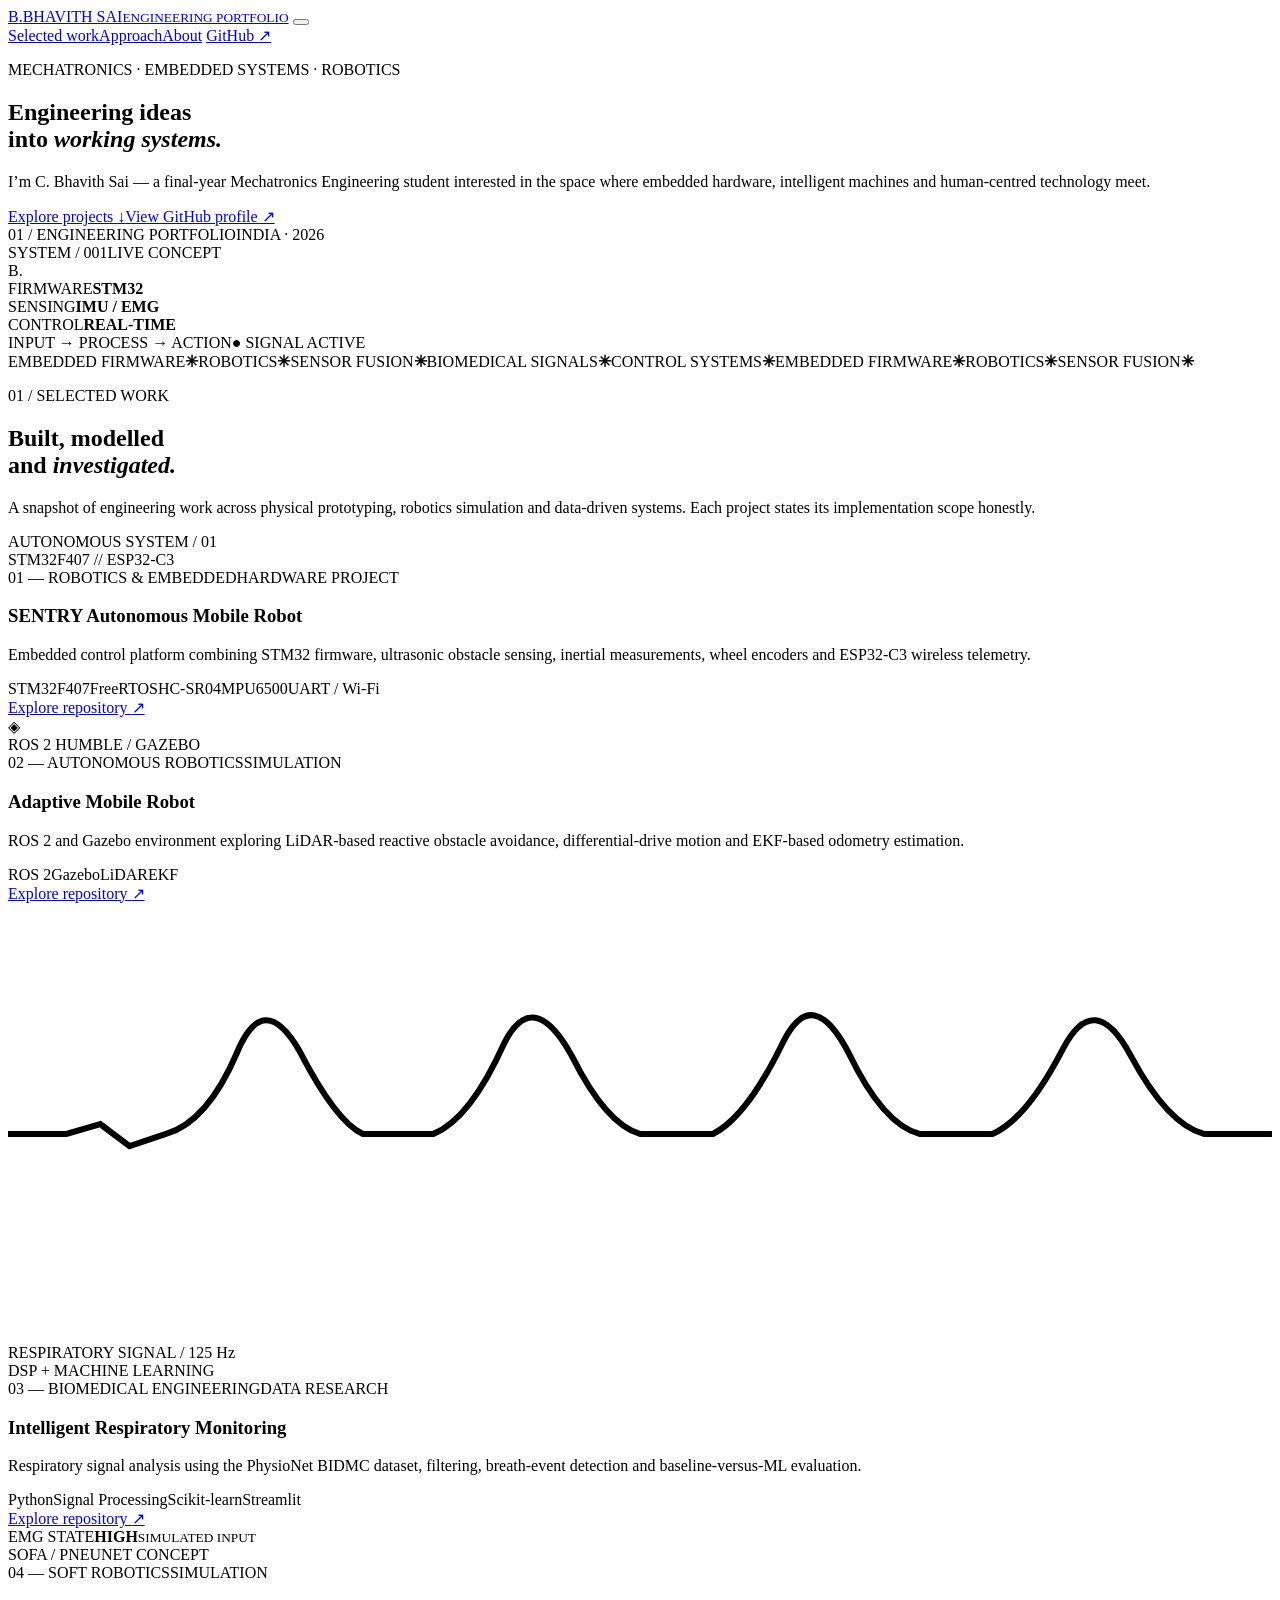
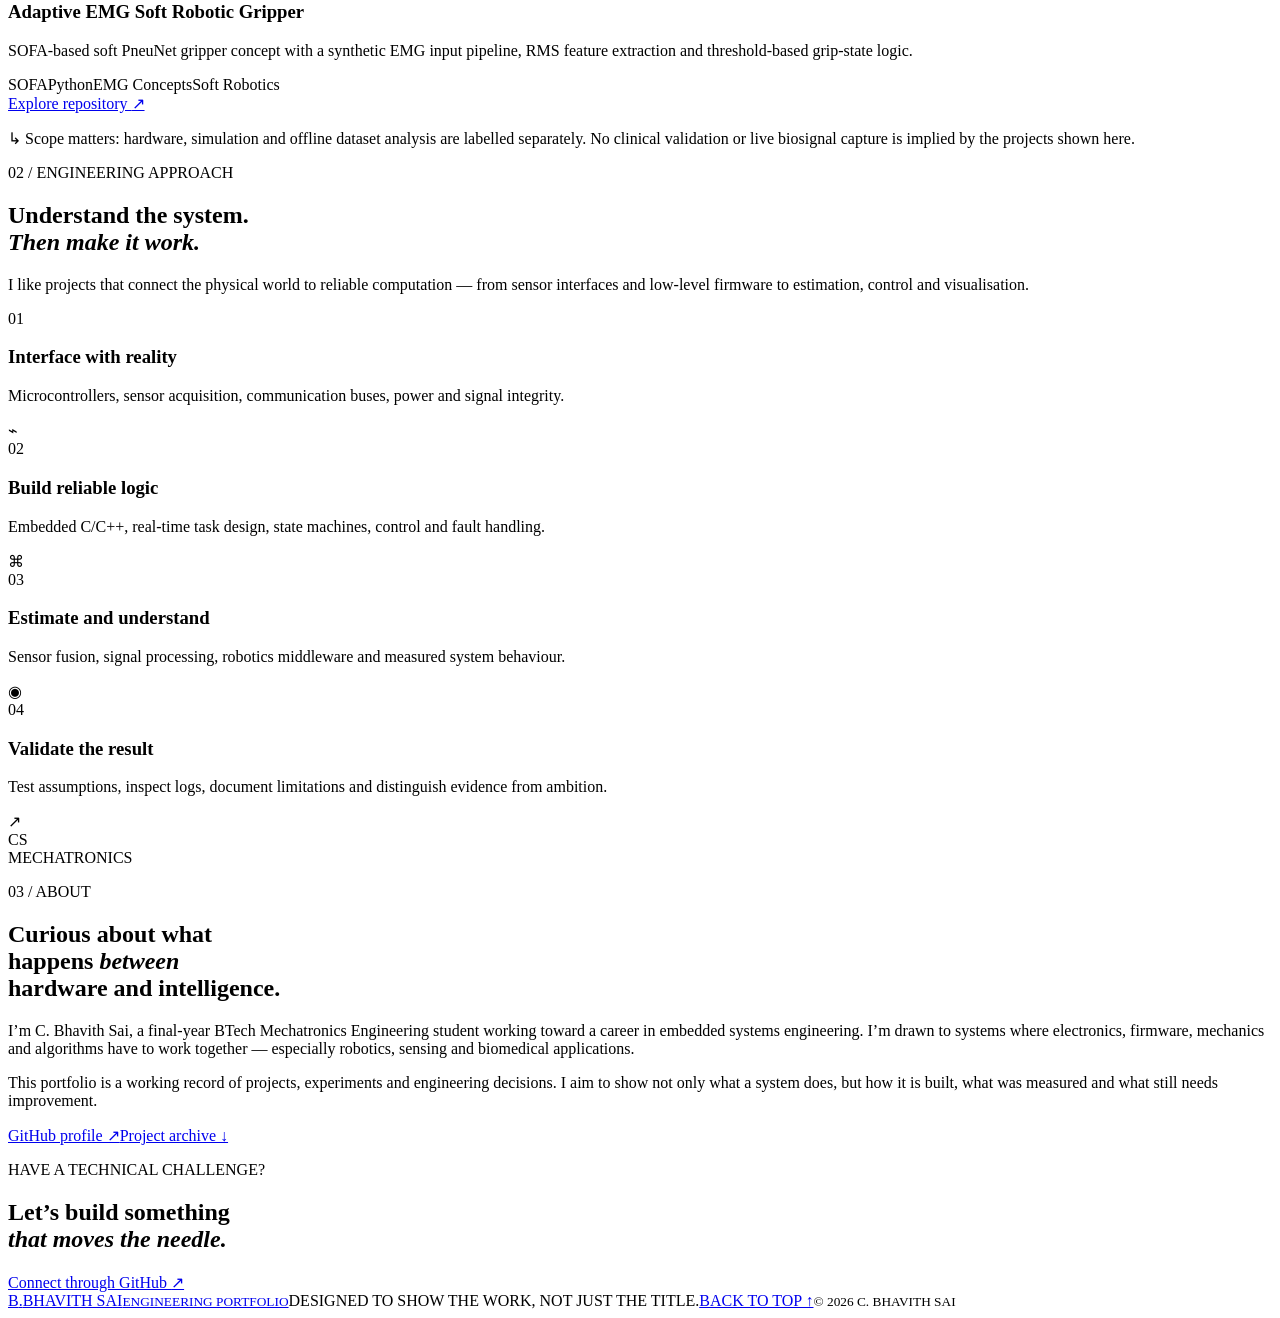
==== index.html @ c1408f19 "Build engineering portfolio: add index.html" ====
<!doctype html>
<html lang="en">
<head>
  <meta charset="utf-8">
  <meta name="viewport" content="width=device-width, initial-scale=1">
  <meta name="theme-color" content="#090e18">
  <meta name="description" content="Engineering portfolio of C. Bhavith Sai — embedded systems, robotics, firmware, sensor fusion and biomedical signal processing.">
  <title>C. Bhavith Sai | Engineering Portfolio</title>
  <link rel="preconnect" href="https://fonts.googleapis.com">
  <link rel="preconnect" href="https://fonts.gstatic.com" crossorigin>
  <link href="https://fonts.googleapis.com/css2?family=DM+Mono:wght@400;500&family=Manrope:wght@400;500;600;700;800&display=swap" rel="stylesheet">
  <link rel="stylesheet" href="assets/css/style.css">
</head>
<body>
  <div class="grain" aria-hidden="true"></div>
  <header class="site-header">
    <a class="brand" href="#top" aria-label="Bhavith Sai home"><span class="brand-mark">B<span>.</span></span><span class="brand-name">BHAVITH SAI<small>ENGINEERING PORTFOLIO</small></span></a>
    <button class="menu-toggle" aria-label="Toggle navigation" aria-expanded="false"><span></span><span></span></button>
    <nav class="nav" aria-label="Main navigation">
      <a href="#work">Selected work</a><a href="#approach">Approach</a><a href="#about">About</a>
      <a class="nav-cta" href="https://github.com/challabhavithsai0123-cell" target="_blank" rel="noreferrer">GitHub <span>↗</span></a>
    </nav>
  </header>

  <main id="top">
    <section class="hero section-wrap">
      <div class="hero-copy">
        <p class="eyebrow"><span class="pulse"></span> MECHATRONICS · EMBEDDED SYSTEMS · ROBOTICS</p>
        <h1>Engineering ideas<br>into <em>working systems.</em></h1>
        <p class="hero-lede">I’m C. Bhavith Sai — a final-year Mechatronics Engineering student interested in the space where embedded hardware, intelligent machines and human-centred technology meet.</p>
        <div class="hero-actions"><a class="button button-primary" href="#work">Explore projects <span>↓</span></a><a class="text-link" href="https://github.com/challabhavithsai0123-cell" target="_blank" rel="noreferrer">View GitHub profile ↗</a></div>
        <div class="hero-meta"><span>01 / ENGINEERING PORTFOLIO</span><span>INDIA · 2026</span></div>
      </div>
      <div class="hero-visual" aria-label="Abstract engineering system illustration">
        <div class="visual-top"><span>SYSTEM / 001</span><span>LIVE CONCEPT</span></div>
        <div class="orbit orbit-one"></div><div class="orbit orbit-two"></div><div class="orbit orbit-three"></div>
        <div class="core"><div class="core-inner">B<span>.</span></div></div>
        <div class="node node-a"><i></i><span>FIRMWARE</span><b>STM32</b></div>
        <div class="node node-b"><i></i><span>SENSING</span><b>IMU / EMG</b></div>
        <div class="node node-c"><i></i><span>CONTROL</span><b>REAL-TIME</b></div>
        <div class="visual-bottom"><span>INPUT → PROCESS → ACTION</span><span class="signal">● SIGNAL ACTIVE</span></div>
      </div>
    </section>

    <section class="ticker" aria-label="Areas of interest"><div class="ticker-track"><span>EMBEDDED FIRMWARE</span><b>✳</b><span>ROBOTICS</span><b>✳</b><span>SENSOR FUSION</span><b>✳</b><span>BIOMEDICAL SIGNALS</span><b>✳</b><span>CONTROL SYSTEMS</span><b>✳</b><span>EMBEDDED FIRMWARE</span><b>✳</b><span>ROBOTICS</span><b>✳</b><span>SENSOR FUSION</span><b>✳</b></div></section>

    <section class="work section-wrap" id="work">
      <div class="section-heading"><div><p class="eyebrow">01 / SELECTED WORK</p><h2>Built, modelled<br>and <em>investigated.</em></h2></div><p class="section-note">A snapshot of engineering work across physical prototyping, robotics simulation and data-driven systems. Each project states its implementation scope honestly.</p></div>
      <div class="project-grid">
        <article class="project-card project-featured">
          <div class="project-art art-sentry"><div class="art-grid"></div><div class="radar"><span></span><i></i></div><div class="art-label">AUTONOMOUS SYSTEM / 01</div><div class="robot-outline"><div class="robot-top"></div><div class="robot-body"></div><div class="wheel left"></div><div class="wheel right"></div><div class="sensor"></div></div><span class="art-code">STM32F407 // ESP32-C3</span></div>
          <div class="project-content"><div class="project-kicker"><span>01 — ROBOTICS & EMBEDDED</span><span class="status status-hardware">HARDWARE PROJECT</span></div><h3>SENTRY <span>Autonomous Mobile Robot</span></h3><p>Embedded control platform combining STM32 firmware, ultrasonic obstacle sensing, inertial measurements, wheel encoders and ESP32-C3 wireless telemetry.</p><div class="tags"><span>STM32F407</span><span>FreeRTOS</span><span>HC-SR04</span><span>MPU6500</span><span>UART / Wi-Fi</span></div><a class="card-link" href="https://github.com/challabhavithsai0123-cell/SENTRY-Autonomous-Mobile-Robot" target="_blank" rel="noreferrer">Explore repository <span>↗</span></a></div>
        </article>

        <article class="project-card">
          <div class="project-art art-mobile"><div class="map-grid"></div><div class="map-path"></div><div class="lidar-ring"><i></i><i></i><i></i></div><div class="map-robot">◈</div><span class="art-code">ROS 2 HUMBLE / GAZEBO</span></div>
          <div class="project-content"><div class="project-kicker"><span>02 — AUTONOMOUS ROBOTICS</span><span class="status status-sim">SIMULATION</span></div><h3>Adaptive Mobile Robot</h3><p>ROS 2 and Gazebo environment exploring LiDAR-based reactive obstacle avoidance, differential-drive motion and EKF-based odometry estimation.</p><div class="tags"><span>ROS 2</span><span>Gazebo</span><span>LiDAR</span><span>EKF</span></div><a class="card-link" href="https://github.com/challabhavithsai0123-cell/adaptive-mobile-robot" target="_blank" rel="noreferrer">Explore repository <span>↗</span></a></div>
        </article>

        <article class="project-card">
          <div class="project-art art-breath"><div class="wave-axis"></div><svg viewBox="0 0 520 180" role="img" aria-label="Illustrative respiratory signal waveform"><path d="M0 95 L24 95 L38 91 L50 100 L65 95 Q82 90 94 62 Q105 35 120 61 Q135 90 146 95 L175 95 Q190 89 204 58 Q216 34 232 63 Q246 91 260 95 L290 95 Q304 88 319 57 Q331 33 346 62 Q360 91 375 95 L405 95 Q419 89 434 60 Q447 35 462 63 Q477 91 492 95 L520 95" fill="none" stroke="currentColor" stroke-width="2.5"/></svg><div class="signal-label">RESPIRATORY SIGNAL / 125 Hz</div><span class="art-code">DSP + MACHINE LEARNING</span></div>
          <div class="project-content"><div class="project-kicker"><span>03 — BIOMEDICAL ENGINEERING</span><span class="status status-data">DATA RESEARCH</span></div><h3>Intelligent Respiratory Monitoring</h3><p>Respiratory signal analysis using the PhysioNet BIDMC dataset, filtering, breath-event detection and baseline-versus-ML evaluation.</p><div class="tags"><span>Python</span><span>Signal Processing</span><span>Scikit-learn</span><span>Streamlit</span></div><a class="card-link" href="https://github.com/challabhavithsai0123-cell/respiratory-monitoring-system" target="_blank" rel="noreferrer">Explore repository <span>↗</span></a></div>
        </article>

        <article class="project-card">
          <div class="project-art art-emg"><div class="emg-bars"><i></i><i></i><i></i><i></i><i></i><i></i><i></i><i></i><i></i><i></i><i></i><i></i><i></i><i></i><i></i><i></i><i></i><i></i><i></i></div><div class="emg-readout"><span>EMG STATE</span><b>HIGH</b><small>SIMULATED INPUT</small></div><span class="art-code">SOFA / PNEUNET CONCEPT</span></div>
          <div class="project-content"><div class="project-kicker"><span>04 — SOFT ROBOTICS</span><span class="status status-sim">SIMULATION</span></div><h3>Adaptive EMG Soft Robotic Gripper</h3><p>SOFA-based soft PneuNet gripper concept with a synthetic EMG input pipeline, RMS feature extraction and threshold-based grip-state logic.</p><div class="tags"><span>SOFA</span><span>Python</span><span>EMG Concepts</span><span>Soft Robotics</span></div><a class="card-link" href="https://github.com/challabhavithsai0123-cell/Adaptive-EMG-Soft-Robotic-Gripper" target="_blank" rel="noreferrer">Explore repository <span>↗</span></a></div>
        </article>
      </div>
      <p class="scope-note"><span>↳</span> Scope matters: hardware, simulation and offline dataset analysis are labelled separately. No clinical validation or live biosignal capture is implied by the projects shown here.</p>
    </section>

    <section class="approach section-wrap" id="approach">
      <div class="section-heading"><div><p class="eyebrow">02 / ENGINEERING APPROACH</p><h2>Understand the system.<br><em>Then make it work.</em></h2></div><p class="section-note">I like projects that connect the physical world to reliable computation — from sensor interfaces and low-level firmware to estimation, control and visualisation.</p></div>
      <div class="approach-grid">
        <div class="approach-item"><span class="approach-num">01</span><div><h3>Interface with reality</h3><p>Microcontrollers, sensor acquisition, communication buses, power and signal integrity.</p></div><span class="approach-icon">⌁</span></div>
        <div class="approach-item"><span class="approach-num">02</span><div><h3>Build reliable logic</h3><p>Embedded C/C++, real-time task design, state machines, control and fault handling.</p></div><span class="approach-icon">⌘</span></div>
        <div class="approach-item"><span class="approach-num">03</span><div><h3>Estimate and understand</h3><p>Sensor fusion, signal processing, robotics middleware and measured system behaviour.</p></div><span class="approach-icon">◉</span></div>
        <div class="approach-item"><span class="approach-num">04</span><div><h3>Validate the result</h3><p>Test assumptions, inspect logs, document limitations and distinguish evidence from ambition.</p></div><span class="approach-icon">↗</span></div>
      </div>
    </section>

    <section class="about section-wrap" id="about">
      <div class="about-stamp">CS<br><span>MECHATRONICS</span></div>
      <div class="about-copy"><p class="eyebrow">03 / ABOUT</p><h2>Curious about what<br>happens <em>between</em><br>hardware and intelligence.</h2><p>I’m C. Bhavith Sai, a final-year BTech Mechatronics Engineering student working toward a career in embedded systems engineering. I’m drawn to systems where electronics, firmware, mechanics and algorithms have to work together — especially robotics, sensing and biomedical applications.</p><p>This portfolio is a working record of projects, experiments and engineering decisions. I aim to show not only what a system does, but how it is built, what was measured and what still needs improvement.</p><div class="about-links"><a href="https://github.com/challabhavithsai0123-cell" target="_blank" rel="noreferrer">GitHub profile ↗</a><a href="#work">Project archive ↓</a></div></div>
    </section>
    
    <section class="closing section-wrap"><p class="eyebrow">HAVE A TECHNICAL CHALLENGE?</p><h2>Let’s build something<br><em>that moves the needle.</em></h2><a class="button button-primary" href="https://github.com/challabhavithsai0123-cell" target="_blank" rel="noreferrer">Connect through GitHub <span>↗</span></a></section>
  </main>

  <footer class="footer"><a class="brand" href="#top"><span class="brand-mark">B<span>.</span></span><span class="brand-name">BHAVITH SAI<small>ENGINEERING PORTFOLIO</small></span></a><span>DESIGNED TO SHOW THE WORK, NOT JUST THE TITLE.</span><a href="#top">BACK TO TOP ↑</a><small>© <span id="year">2026</span> C. BHAVITH SAI</small></footer>
  <script src="assets/js/main.js"></script>
</body>
</html>
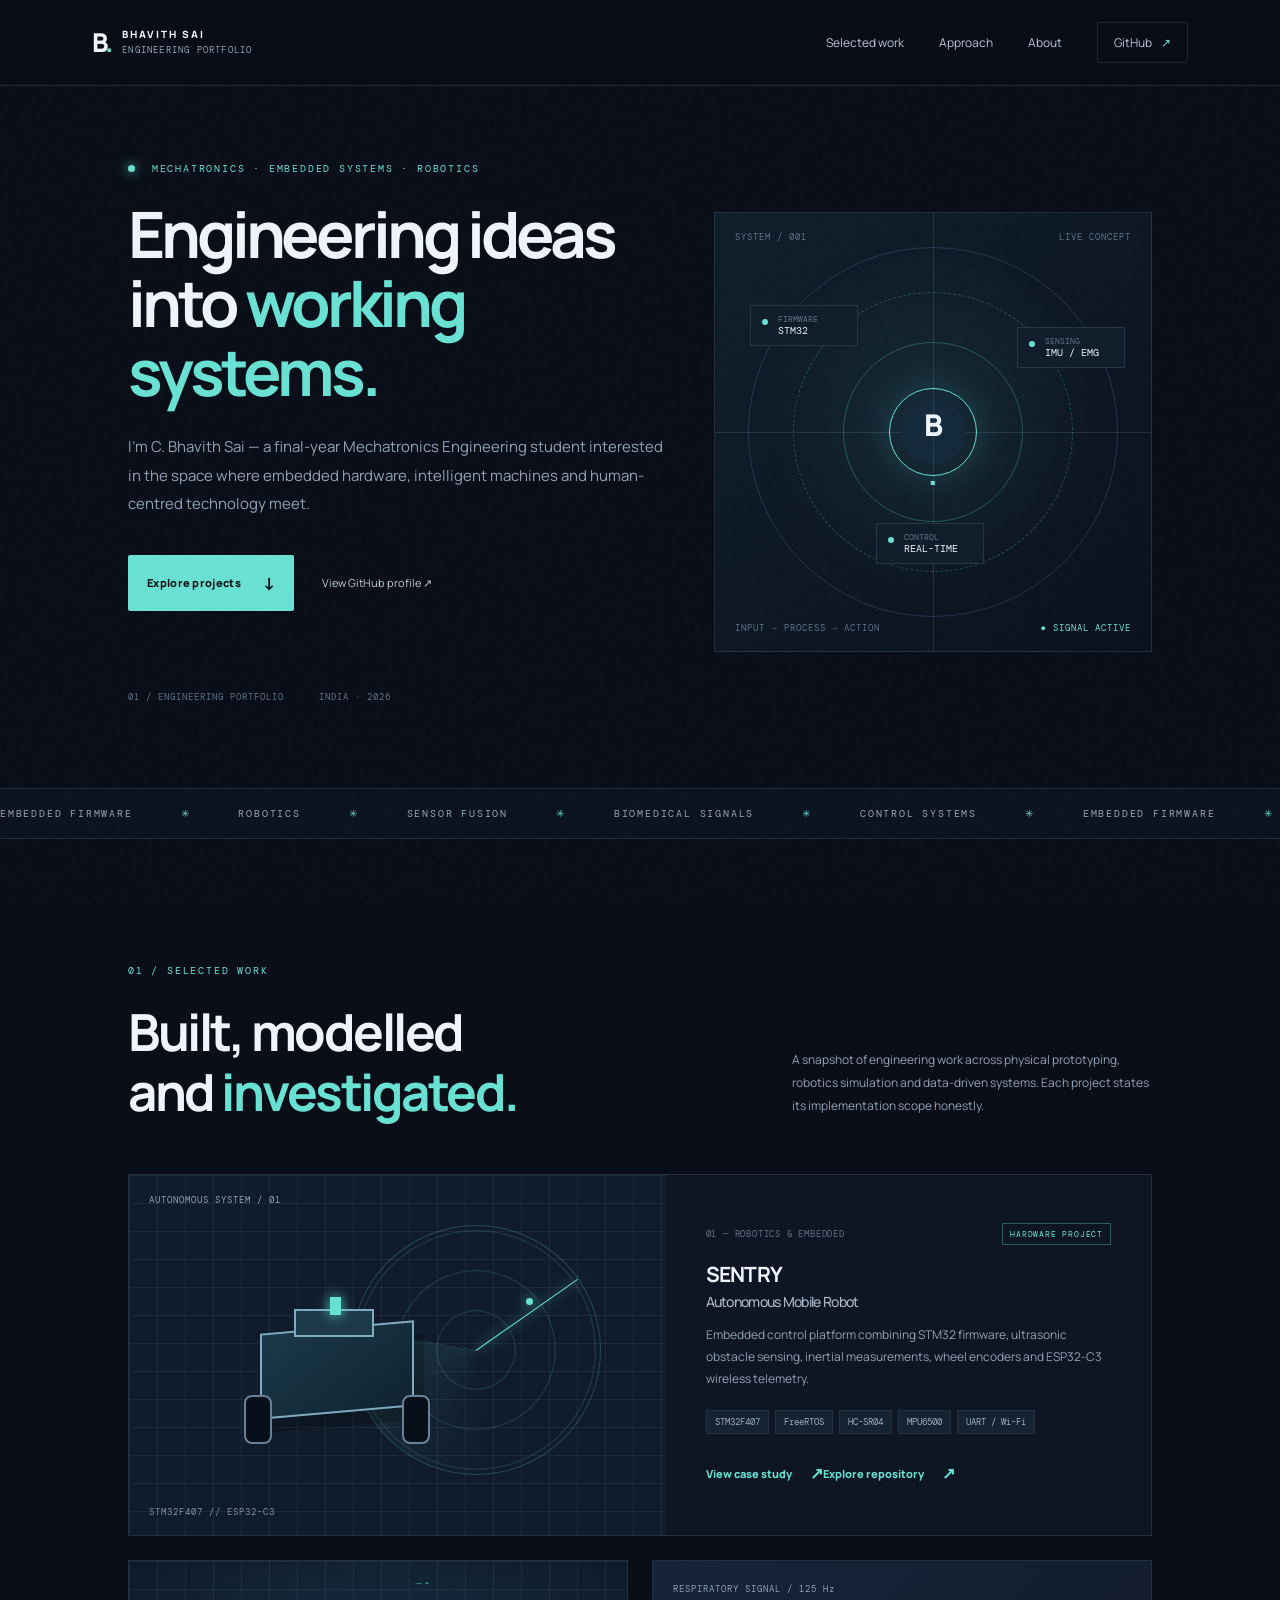
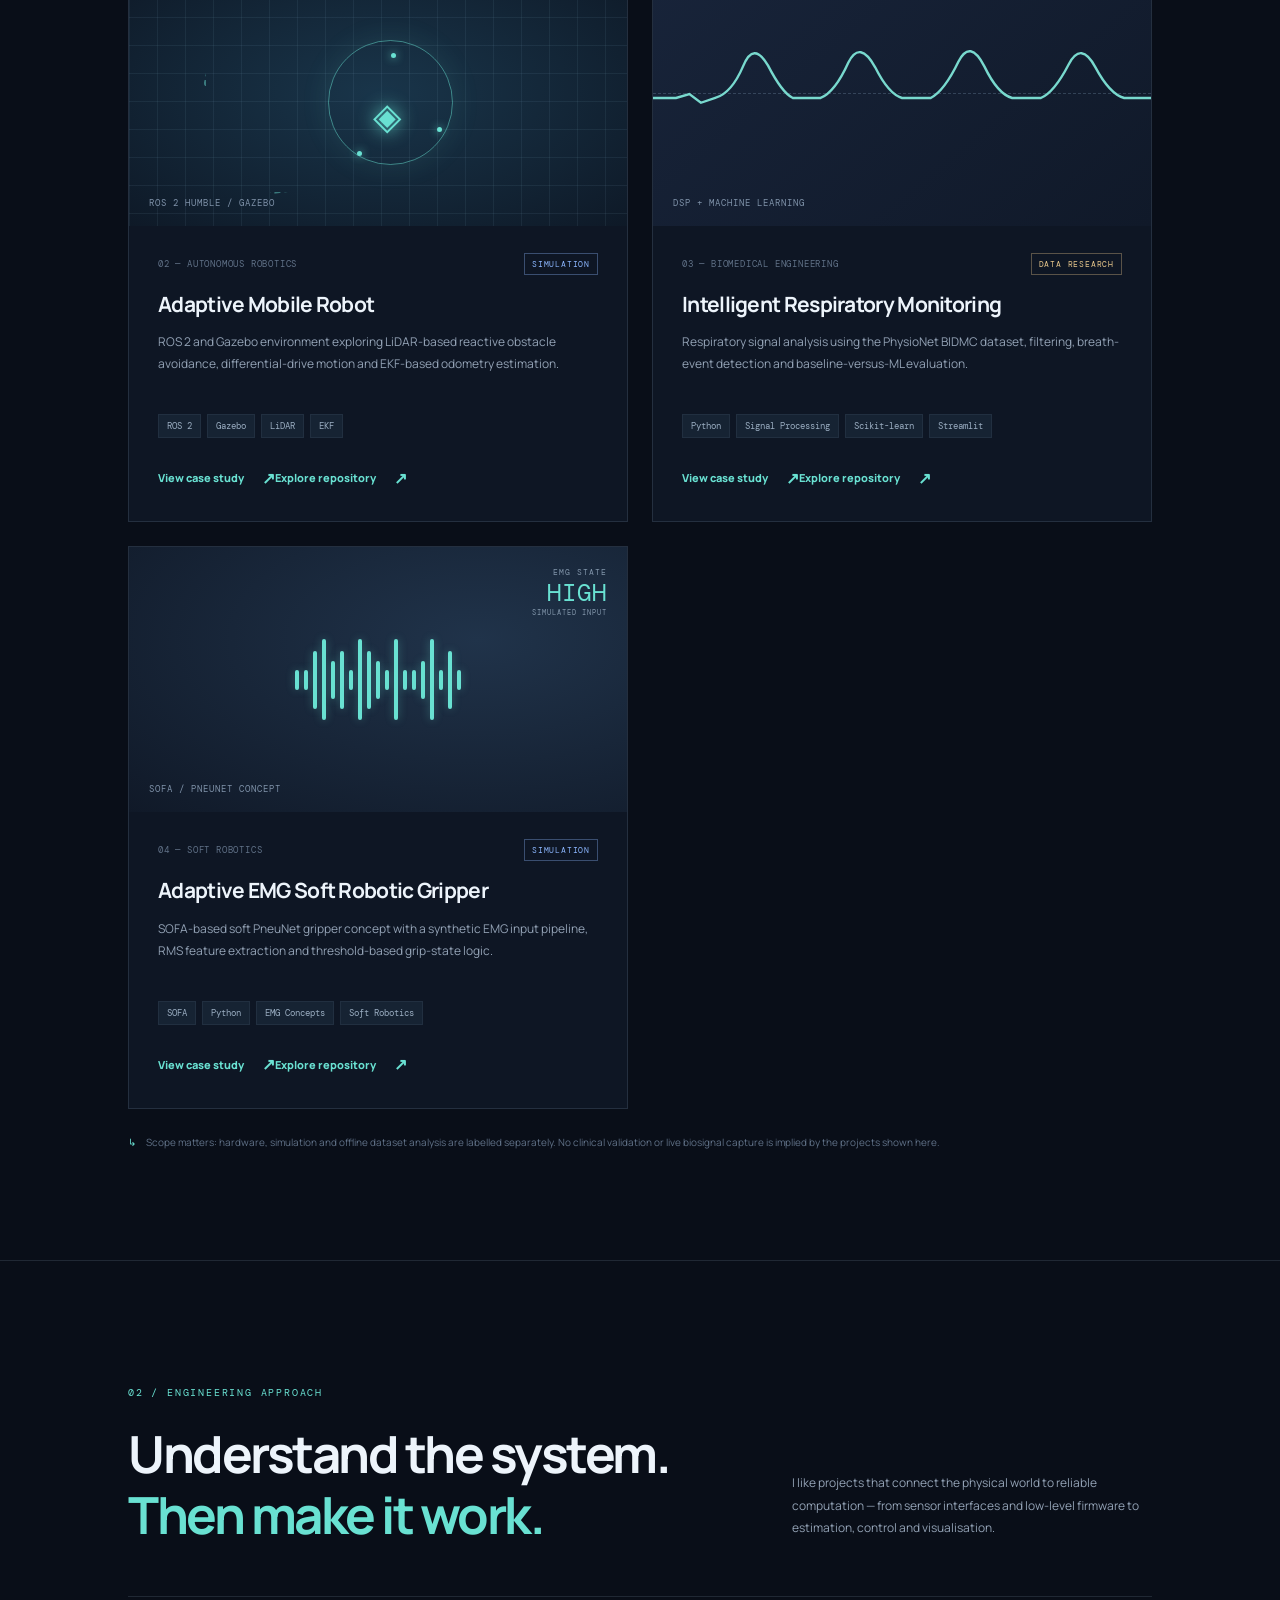
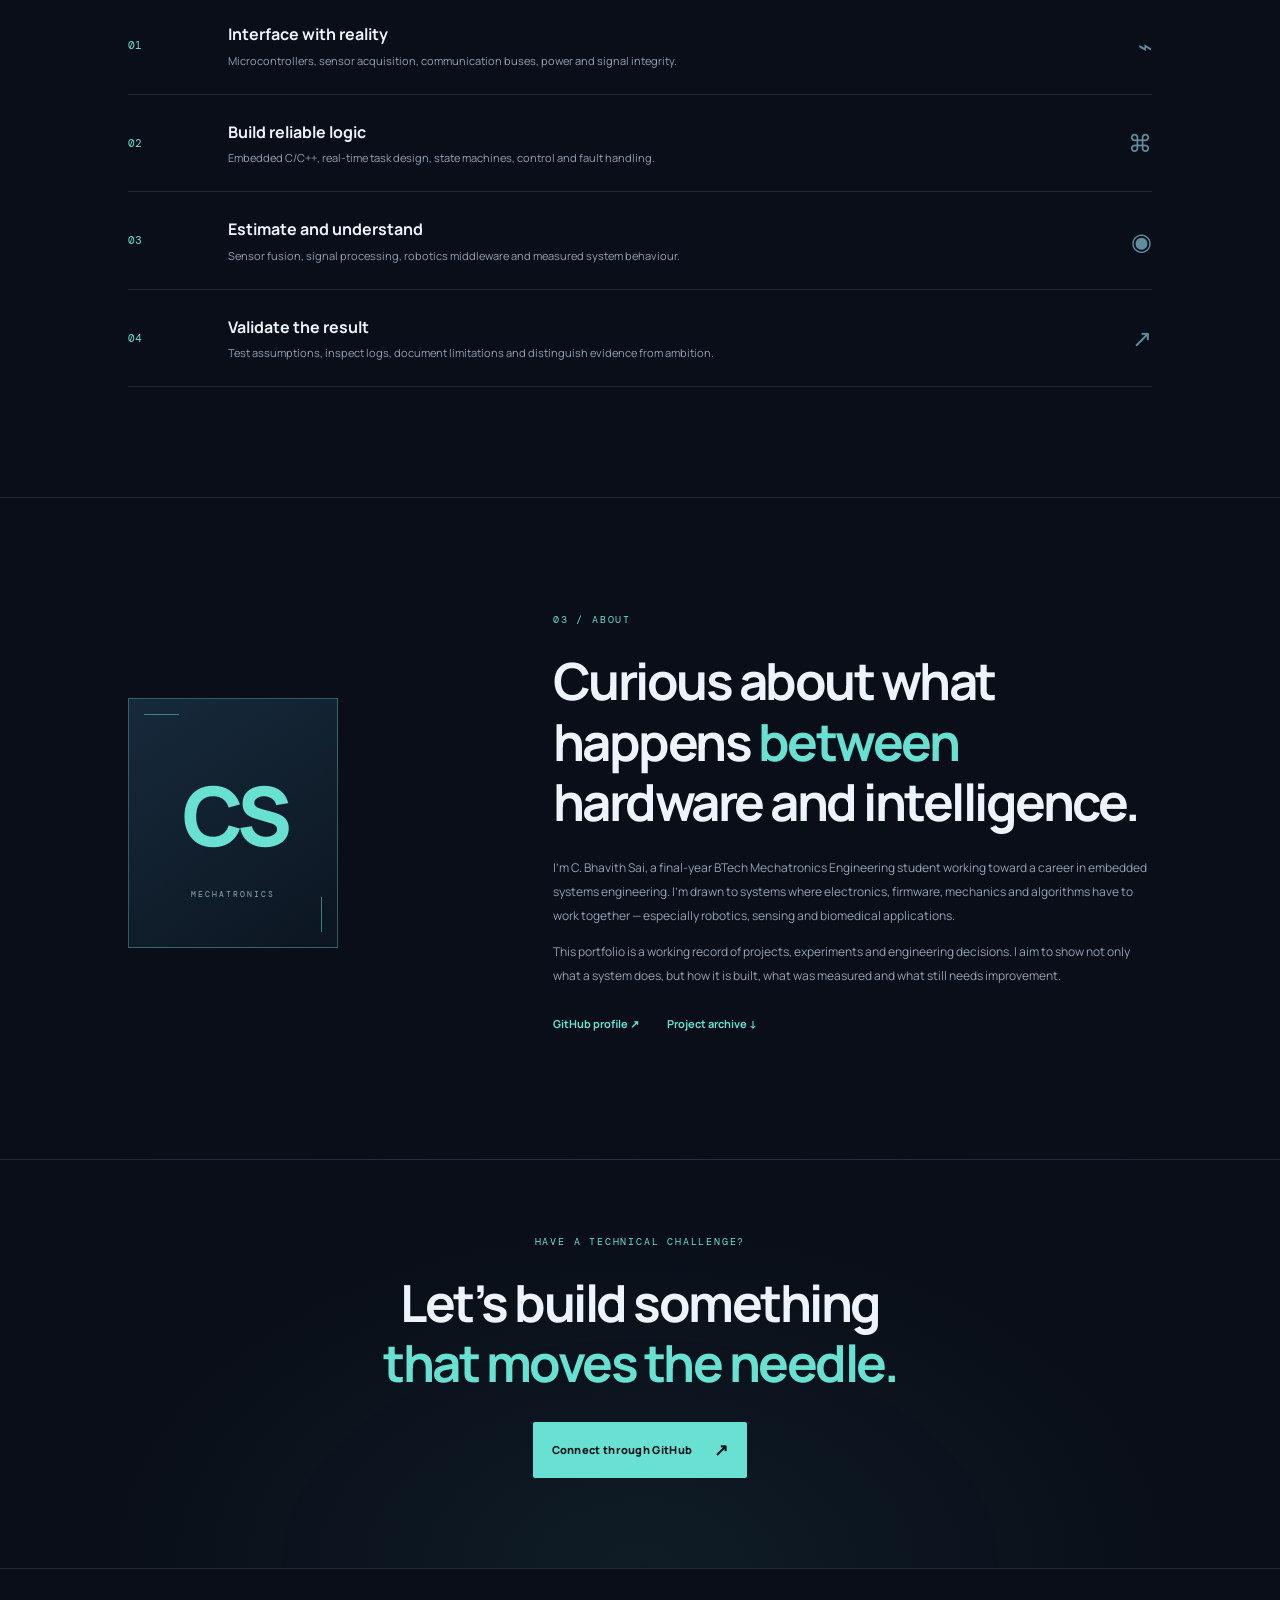
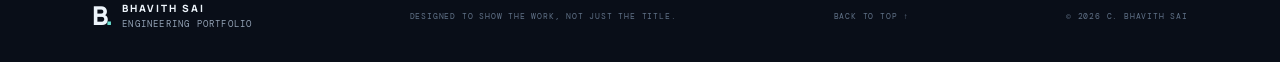
==== commit 073d07ab: "Link project cards to detailed engineering case studies" ====
--- a/index.html
+++ b/index.html
@@ -49,22 +49,22 @@
       <div class="project-grid">
         <article class="project-card project-featured">
           <div class="project-art art-sentry"><div class="art-grid"></div><div class="radar"><span></span><i></i></div><div class="art-label">AUTONOMOUS SYSTEM / 01</div><div class="robot-outline"><div class="robot-top"></div><div class="robot-body"></div><div class="wheel left"></div><div class="wheel right"></div><div class="sensor"></div></div><span class="art-code">STM32F407 // ESP32-C3</span></div>
-          <div class="project-content"><div class="project-kicker"><span>01 — ROBOTICS & EMBEDDED</span><span class="status status-hardware">HARDWARE PROJECT</span></div><h3>SENTRY <span>Autonomous Mobile Robot</span></h3><p>Embedded control platform combining STM32 firmware, ultrasonic obstacle sensing, inertial measurements, wheel encoders and ESP32-C3 wireless telemetry.</p><div class="tags"><span>STM32F407</span><span>FreeRTOS</span><span>HC-SR04</span><span>MPU6500</span><span>UART / Wi-Fi</span></div><a class="card-link" href="https://github.com/challabhavithsai0123-cell/SENTRY-Autonomous-Mobile-Robot" target="_blank" rel="noreferrer">Explore repository <span>↗</span></a></div>
+          <div class="project-content"><div class="project-kicker"><span>01 — ROBOTICS & EMBEDDED</span><span class="status status-hardware">HARDWARE PROJECT</span></div><h3>SENTRY <span>Autonomous Mobile Robot</span></h3><p>Embedded control platform combining STM32 firmware, ultrasonic obstacle sensing, inertial measurements, wheel encoders and ESP32-C3 wireless telemetry.</p><div class="tags"><span>STM32F407</span><span>FreeRTOS</span><span>HC-SR04</span><span>MPU6500</span><span>UART / Wi-Fi</span></div><a class="card-link" href="projects/sentry.html">View case study <span>↗</span></a><a class="card-link" href="https://github.com/challabhavithsai0123-cell/SENTRY-Autonomous-Mobile-Robot" target="_blank" rel="noreferrer">Explore repository <span>↗</span></a></div>
         </article>
 
         <article class="project-card">
           <div class="project-art art-mobile"><div class="map-grid"></div><div class="map-path"></div><div class="lidar-ring"><i></i><i></i><i></i></div><div class="map-robot">◈</div><span class="art-code">ROS 2 HUMBLE / GAZEBO</span></div>
-          <div class="project-content"><div class="project-kicker"><span>02 — AUTONOMOUS ROBOTICS</span><span class="status status-sim">SIMULATION</span></div><h3>Adaptive Mobile Robot</h3><p>ROS 2 and Gazebo environment exploring LiDAR-based reactive obstacle avoidance, differential-drive motion and EKF-based odometry estimation.</p><div class="tags"><span>ROS 2</span><span>Gazebo</span><span>LiDAR</span><span>EKF</span></div><a class="card-link" href="https://github.com/challabhavithsai0123-cell/adaptive-mobile-robot" target="_blank" rel="noreferrer">Explore repository <span>↗</span></a></div>
+          <div class="project-content"><div class="project-kicker"><span>02 — AUTONOMOUS ROBOTICS</span><span class="status status-sim">SIMULATION</span></div><h3>Adaptive Mobile Robot</h3><p>ROS 2 and Gazebo environment exploring LiDAR-based reactive obstacle avoidance, differential-drive motion and EKF-based odometry estimation.</p><div class="tags"><span>ROS 2</span><span>Gazebo</span><span>LiDAR</span><span>EKF</span></div><a class="card-link" href="projects/mobile-robot.html">View case study <span>↗</span></a><a class="card-link" href="https://github.com/challabhavithsai0123-cell/adaptive-mobile-robot" target="_blank" rel="noreferrer">Explore repository <span>↗</span></a></div>
         </article>
 
         <article class="project-card">
           <div class="project-art art-breath"><div class="wave-axis"></div><svg viewBox="0 0 520 180" role="img" aria-label="Illustrative respiratory signal waveform"><path d="M0 95 L24 95 L38 91 L50 100 L65 95 Q82 90 94 62 Q105 35 120 61 Q135 90 146 95 L175 95 Q190 89 204 58 Q216 34 232 63 Q246 91 260 95 L290 95 Q304 88 319 57 Q331 33 346 62 Q360 91 375 95 L405 95 Q419 89 434 60 Q447 35 462 63 Q477 91 492 95 L520 95" fill="none" stroke="currentColor" stroke-width="2.5"/></svg><div class="signal-label">RESPIRATORY SIGNAL / 125 Hz</div><span class="art-code">DSP + MACHINE LEARNING</span></div>
-          <div class="project-content"><div class="project-kicker"><span>03 — BIOMEDICAL ENGINEERING</span><span class="status status-data">DATA RESEARCH</span></div><h3>Intelligent Respiratory Monitoring</h3><p>Respiratory signal analysis using the PhysioNet BIDMC dataset, filtering, breath-event detection and baseline-versus-ML evaluation.</p><div class="tags"><span>Python</span><span>Signal Processing</span><span>Scikit-learn</span><span>Streamlit</span></div><a class="card-link" href="https://github.com/challabhavithsai0123-cell/respiratory-monitoring-system" target="_blank" rel="noreferrer">Explore repository <span>↗</span></a></div>
+          <div class="project-content"><div class="project-kicker"><span>03 — BIOMEDICAL ENGINEERING</span><span class="status status-data">DATA RESEARCH</span></div><h3>Intelligent Respiratory Monitoring</h3><p>Respiratory signal analysis using the PhysioNet BIDMC dataset, filtering, breath-event detection and baseline-versus-ML evaluation.</p><div class="tags"><span>Python</span><span>Signal Processing</span><span>Scikit-learn</span><span>Streamlit</span></div><a class="card-link" href="projects/respiratory-monitoring.html">View case study <span>↗</span></a><a class="card-link" href="https://github.com/challabhavithsai0123-cell/respiratory-monitoring-system" target="_blank" rel="noreferrer">Explore repository <span>↗</span></a></div>
         </article>
 
         <article class="project-card">
           <div class="project-art art-emg"><div class="emg-bars"><i></i><i></i><i></i><i></i><i></i><i></i><i></i><i></i><i></i><i></i><i></i><i></i><i></i><i></i><i></i><i></i><i></i><i></i><i></i></div><div class="emg-readout"><span>EMG STATE</span><b>HIGH</b><small>SIMULATED INPUT</small></div><span class="art-code">SOFA / PNEUNET CONCEPT</span></div>
-          <div class="project-content"><div class="project-kicker"><span>04 — SOFT ROBOTICS</span><span class="status status-sim">SIMULATION</span></div><h3>Adaptive EMG Soft Robotic Gripper</h3><p>SOFA-based soft PneuNet gripper concept with a synthetic EMG input pipeline, RMS feature extraction and threshold-based grip-state logic.</p><div class="tags"><span>SOFA</span><span>Python</span><span>EMG Concepts</span><span>Soft Robotics</span></div><a class="card-link" href="https://github.com/challabhavithsai0123-cell/Adaptive-EMG-Soft-Robotic-Gripper" target="_blank" rel="noreferrer">Explore repository <span>↗</span></a></div>
+          <div class="project-content"><div class="project-kicker"><span>04 — SOFT ROBOTICS</span><span class="status status-sim">SIMULATION</span></div><h3>Adaptive EMG Soft Robotic Gripper</h3><p>SOFA-based soft PneuNet gripper concept with a synthetic EMG input pipeline, RMS feature extraction and threshold-based grip-state logic.</p><div class="tags"><span>SOFA</span><span>Python</span><span>EMG Concepts</span><span>Soft Robotics</span></div><a class="card-link" href="projects/emg-soft-gripper.html">View case study <span>↗</span></a><a class="card-link" href="https://github.com/challabhavithsai0123-cell/Adaptive-EMG-Soft-Robotic-Gripper" target="_blank" rel="noreferrer">Explore repository <span>↗</span></a></div>
         </article>
       </div>
       <p class="scope-note"><span>↳</span> Scope matters: hardware, simulation and offline dataset analysis are labelled separately. No clinical validation or live biosignal capture is implied by the projects shown here.</p>
--- a/assets/css/style.css
+++ b/assets/css/style.css
@@ -0,0 +1 @@
+:root{--bg:#090e18;--panel:#0e1624;--panel2:#111d2d;--ink:#edf4fb;--muted:#93a2b5;--dim:#607187;--line:rgba(164,190,215,.15);--cyan:#69e1d2;--blue:#8cb7ff;--mono:"DM Mono",monospace;--sans:"Manrope",sans-serif}*{box-sizing:border-box}html{scroll-behavior:smooth;scroll-padding-top:90px}body{margin:0;background:var(--bg);color:var(--ink);font-family:var(--sans);line-height:1.65;overflow-x:hidden}a{color:inherit;text-decoration:none}.grain{position:fixed;inset:0;pointer-events:none;z-index:5;opacity:.12;background-image:url("data:image/svg+xml,%3Csvg viewBox='0 0 180 180' xmlns='http://www.w3.org/2000/svg'%3E%3Cfilter id='n'%3E%3CfeTurbulence type='fractalNoise' baseFrequency='.9' numOctaves='3' stitchTiles='stitch'/%3E%3C/filter%3E%3Crect width='100%25' height='100%25' filter='url(%23n)' opacity='.15'/%3E%3C/svg%3E")} .site-header{height:86px;display:flex;align-items:center;justify-content:space-between;padding:0 7.2%;border-bottom:1px solid var(--line);position:sticky;top:0;background:rgba(9,14,24,.88);backdrop-filter:blur(16px);z-index:20}.brand{display:flex;align-items:center;gap:12px}.brand-mark{font-size:26px;font-weight:800;letter-spacing:-3px;color:var(--ink)}.brand-mark span,.core-inner span{color:var(--cyan)}.brand-name{font-size:10px;font-weight:800;letter-spacing:2px;line-height:1.3}.brand-name small{display:block;font:9px var(--mono);color:var(--muted);letter-spacing:1.2px;margin-top:3px}.nav{display:flex;align-items:center;gap:35px;font-size:12px;color:#bac7d6}.nav a{transition:color .2s}.nav a:hover,.text-link:hover,.about-links a:hover{color:var(--cyan)}.nav-cta{padding:10px 16px;border:1px solid var(--line);border-radius:3px}.nav-cta span{color:var(--cyan);margin-left:7px}.menu-toggle{display:none}.section-wrap{padding-left:10%;padding-right:10%;max-width:1600px;margin:0 auto}.hero{min-height:650px;display:grid;grid-template-columns:1.1fr .9fr;align-items:center;gap:5%;padding-top:76px;padding-bottom:85px}.eyebrow{font:10px var(--mono);letter-spacing:1.8px;color:var(--cyan);margin:0 0 24px}.pulse{display:inline-block;width:7px;height:7px;background:var(--cyan);border-radius:50%;margin-right:9px;box-shadow:0 0 12px var(--cyan)}h1,h2,h3,p{margin-top:0}h1{font-size:clamp(43px,5vw,72px);letter-spacing:-4px;line-height:1.08;margin-bottom:27px;font-weight:700}h1 em,h2 em{font-style:normal;color:var(--cyan)}.hero-lede{font-size:15px;color:var(--muted);max-width:550px;line-height:1.9}.hero-actions{display:flex;align-items:center;gap:28px;margin-top:36px}.button{display:inline-flex;align-items:center;gap:22px;padding:14px 19px;font-size:11px;font-weight:800;letter-spacing:.3px;border-radius:2px;transition:transform .2s,background .2s}.button:hover{transform:translateY(-3px)}.button-primary{background:var(--cyan);color:#08121a}.button-primary span{font-size:17px}.text-link{font-size:11px;color:#bfccd9}.hero-meta{display:flex;gap:35px;margin-top:80px;font:9px var(--mono);color:var(--dim);letter-spacing:1px}.hero-visual{height:440px;border:1px solid var(--line);position:relative;overflow:hidden;background:radial-gradient(ellipse at 50% 47%,rgba(70,160,164,.14),transparent 52%),linear-gradient(135deg,#101e2b,#0a111d)}.hero-visual:before,.hero-visual:after{content:"";position:absolute;background:var(--line)}.hero-visual:before{width:100%;height:1px;top:50%}.hero-visual:after{height:100%;width:1px;left:50%}.visual-top,.visual-bottom{position:absolute;left:20px;right:20px;display:flex;justify-content:space-between;font:9px var(--mono);letter-spacing:1px;color:var(--dim);z-index:2}.visual-top{top:18px}.visual-bottom{bottom:17px}.signal{color:var(--cyan)}.orbit{position:absolute;border:1px solid rgba(105,225,210,.28);border-radius:50%;left:50%;top:50%;transform:translate(-50%,-50%)}.orbit-one{width:180px;height:180px}.orbit-two{width:280px;height:280px;border-style:dashed;animation:spin 35s linear infinite}.orbit-three{width:370px;height:370px;border-color:rgba(140,183,255,.18)}@keyframes spin{to{transform:translate(-50%,-50%) rotate(360deg)}}.core{position:absolute;left:50%;top:50%;transform:translate(-50%,-50%);width:88px;height:88px;border:1px solid var(--cyan);border-radius:50%;display:grid;place-items:center;box-shadow:0 0 35px rgba(105,225,210,.15)}.core-inner{width:65px;height:65px;border-radius:50%;background:#14293a;display:grid;place-items:center;font-size:30px;font-weight:800}.node{position:absolute;z-index:2;background:#101d2a;border:1px solid var(--line);padding:8px 11px;display:grid;grid-template-columns:8px auto;column-gap:8px;min-width:108px}.node i{width:6px;height:6px;border-radius:50%;background:var(--cyan);grid-row:span 2;margin-top:5px}.node span{font:8px var(--mono);color:var(--dim)}.node b{font:10px var(--mono);color:var(--ink);font-weight:400}.node-a{top:21%;left:8%}.node-b{top:26%;right:6%}.node-c{bottom:20%;left:37%}.ticker{border-top:1px solid var(--line);border-bottom:1px solid var(--line);overflow:hidden;background:#0b131f}.ticker-track{min-width:max-content;display:flex;align-items:center;justify-content:space-around;gap:48px;padding:18px 0;font:10px var(--mono);letter-spacing:1.8px;color:#95a6b8}.ticker b{color:var(--cyan);font-weight:400}.work,.approach{padding-top:125px;padding-bottom:110px}.section-heading{display:flex;align-items:end;justify-content:space-between;gap:60px;margin-bottom:52px}.section-heading h2,.about h2,.closing h2{font-size:clamp(34px,4vw,52px);letter-spacing:-2.5px;line-height:1.18;margin-bottom:0}.section-note{max-width:360px;color:var(--muted);font-size:12px;line-height:1.9;margin-bottom:4px}.project-grid{display:grid;grid-template-columns:1fr 1fr;gap:24px}.project-card{background:var(--panel);border:1px solid var(--line);min-width:0;transition:border-color .25s,transform .25s}.project-card:hover{border-color:rgba(105,225,210,.5);transform:translateY(-4px)}.project-featured{grid-column:1/-1;display:grid;grid-template-columns:1.05fr .95fr}.project-art{height:265px;position:relative;overflow:hidden;background:#101c2b}.project-featured .project-art{height:auto;min-height:360px}.art-code{position:absolute;bottom:17px;left:20px;font:9px var(--mono);letter-spacing:1px;color:#7f92a9}.art-label{position:absolute;top:19px;left:20px;font:9px var(--mono);letter-spacing:1px;color:#91a3b7}.art-grid,.map-grid{position:absolute;inset:0;background-image:linear-gradient(rgba(135,178,203,.09) 1px,transparent 1px),linear-gradient(90deg,rgba(135,178,203,.09) 1px,transparent 1px);background-size:28px 28px}.radar{position:absolute;width:250px;height:250px;border:1px solid rgba(105,225,210,.23);border-radius:50%;right:12%;top:14%;background:repeating-radial-gradient(circle,transparent 0 38px,rgba(105,225,210,.12) 39px 40px)}.radar:before{content:"";position:absolute;width:50%;height:1px;background:var(--cyan);top:50%;left:50%;transform-origin:left;transform:rotate(-35deg);box-shadow:0 0 12px var(--cyan)}.radar span{position:absolute;width:7px;height:7px;background:var(--cyan);border-radius:50%;top:29%;left:70%;box-shadow:0 0 12px var(--cyan)}.radar i{position:absolute;inset:0;border-radius:50%;background:conic-gradient(from 280deg,transparent 0 70%,rgba(105,225,210,.1));}.robot-outline{position:absolute;left:21%;top:34%;width:190px;height:155px}.robot-body{position:absolute;left:18px;right:18px;top:30px;height:86px;border:2px solid #7fabc0;background:linear-gradient(145deg,#1a3948,#102331);transform:skewY(-5deg);box-shadow:10px 14px 0 rgba(0,0,0,.18)}.robot-top{position:absolute;top:12px;left:52px;width:80px;height:28px;border:2px solid #7fabc0;background:#1c3947;z-index:2}.wheel{position:absolute;bottom:8px;width:28px;height:49px;background:#07101a;border:2px solid #688195;border-radius:8px}.wheel.left{left:2px}.wheel.right{right:2px}.sensor{position:absolute;top:0;left:88px;width:11px;height:18px;background:var(--cyan);box-shadow:0 0 13px var(--cyan);z-index:3}.project-content{padding:27px 29px 30px}.project-featured .project-content{padding:42px 40px;align-self:center}.project-kicker{display:flex;align-items:center;justify-content:space-between;gap:10px;font:9px var(--mono);letter-spacing:.8px;color:var(--dim);margin-bottom:16px}.status{font-size:8px;padding:5px 7px;white-space:nowrap;border:1px solid}.status-hardware{color:var(--cyan);border-color:rgba(105,225,210,.35)}.status-sim{color:var(--blue);border-color:rgba(140,183,255,.35)}.status-data{color:#e7c78c;border-color:rgba(231,199,140,.35)}.project-content h3{font-size:21px;line-height:1.3;letter-spacing:-.7px;margin-bottom:13px}.project-content h3 span{display:block;font-size:14px;color:#a8b6c6;font-weight:500;margin-top:5px}.project-content p{font-size:12px;color:var(--muted);line-height:1.85;min-height:64px;margin-bottom:19px}.tags{display:flex;flex-wrap:wrap;gap:6px;margin-bottom:25px}.tags span{font:9px var(--mono);color:#9aadc1;padding:5px 8px;background:#162333;border:1px solid rgba(164,190,215,.08)}.card-link{font-size:11px;font-weight:800;color:var(--cyan);display:inline-flex;gap:18px;align-items:center}.card-link span{font-size:16px}.scope-note{margin:25px 0 0;color:var(--dim);font-size:10px}.scope-note span{color:var(--cyan);margin-right:8px}.art-mobile{background:radial-gradient(ellipse at 50% 50%,#19354a,#0e1927)}.map-path{position:absolute;width:68%;height:80%;left:15%;top:8%;border:2px dashed rgba(105,225,210,.45);clip-path:polygon(5% 12%,66% 0,92% 40%,72% 90%,20% 100%,0 48%)}.lidar-ring{position:absolute;width:125px;height:125px;border:1px solid rgba(105,225,210,.5);border-radius:50%;left:40%;top:30%;box-shadow:0 0 30px rgba(105,225,210,.1)}.lidar-ring i{position:absolute;width:5px;height:5px;background:var(--cyan);border-radius:50%;top:10%;left:50%;box-shadow:0 0 9px var(--cyan)}.lidar-ring i:nth-child(2){top:70%;left:88%}.lidar-ring i:nth-child(3){top:89%;left:23%}.map-robot{position:absolute;left:49%;top:47%;font-size:37px;color:var(--cyan);text-shadow:0 0 18px var(--cyan)}.art-breath{background:linear-gradient(140deg,#18243a,#101929);display:flex;align-items:center}.art-breath svg{width:100%;color:#78d9ce;position:relative;z-index:1}.wave-axis{position:absolute;left:0;right:0;top:50%;border-top:1px dashed rgba(143,174,201,.26)}.signal-label{position:absolute;left:20px;top:22px;color:#8ba0b7;font:9px var(--mono);letter-spacing:1px}.art-emg{background:radial-gradient(ellipse at 70% 35%,#20334a,#101928);display:flex;align-items:center;justify-content:center}.emg-bars{height:90px;display:flex;align-items:center;gap:5px;z-index:1}.emg-bars i{width:4px;background:#69e1d2;border-radius:3px;box-shadow:0 0 9px rgba(105,225,210,.35);height:22%}.emg-bars i:nth-child(3n){height:65%}.emg-bars i:nth-child(4n){height:90%}.emg-bars i:nth-child(5n){height:42%}.emg-readout{position:absolute;right:20px;top:20px;display:grid;text-align:right;font:8px var(--mono);letter-spacing:1px;color:#8296ab}.emg-readout b{font:24px var(--mono);color:var(--cyan)}.emg-readout small{font-size:7px}.approach{border-top:1px solid var(--line)}.approach-grid{border-top:1px solid var(--line)}.approach-item{display:grid;grid-template-columns:80px 1fr 50px;gap:20px;align-items:center;padding:24px 0;border-bottom:1px solid var(--line)}.approach-num{font:11px var(--mono);color:var(--cyan)}.approach-item h3{font-size:16px;margin:0 0 4px}.approach-item p{font-size:11px;color:var(--muted);margin:0}.approach-icon{font-size:24px;color:#638b9e;text-align:right}.about{padding-top:115px;padding-bottom:125px;display:grid;grid-template-columns:.7fr 1.3fr;gap:10%;align-items:center;border-top:1px solid var(--line)}.about-stamp{width:210px;height:250px;border:1px solid rgba(105,225,210,.35);background:linear-gradient(145deg,#162a3b,#0c1521);display:flex;flex-direction:column;justify-content:center;align-items:center;font-size:82px;font-weight:800;letter-spacing:-8px;color:var(--cyan);position:relative}.about-stamp:before,.about-stamp:after{content:"";position:absolute;background:var(--cyan);opacity:.5}.about-stamp:before{width:35px;height:1px;top:15px;left:15px}.about-stamp:after{width:1px;height:35px;bottom:15px;right:15px}.about-stamp span{font:8px var(--mono);letter-spacing:2px;color:#91a5ba;margin-top:5px}.about-copy h2{margin-bottom:25px}.about-copy>p:not(.eyebrow){font-size:12px;line-height:2;color:var(--muted);max-width:650px}.about-links{display:flex;gap:28px;margin-top:27px}.about-links a{font-size:11px;color:var(--cyan);font-weight:700}.closing{padding-top:75px;padding-bottom:90px;text-align:center;border-top:1px solid var(--line);background:radial-gradient(ellipse at 50% 100%,rgba(60,140,151,.11),transparent 60%)}.closing h2{margin-bottom:30px}.footer{border-top:1px solid var(--line);padding:25px 7.2%;display:flex;align-items:center;justify-content:space-between;gap:20px}.footer>span,.footer>a:not(.brand),.footer>small{font:8px var(--mono);letter-spacing:.8px;color:var(--dim)}.footer>a:not(.brand):hover{color:var(--cyan)}@media(max-width:1000px){.section-wrap{padding-left:7%;padding-right:7%}.hero{gap:3%}.hero-visual{height:380px}.hero-meta{margin-top:55px}.project-featured .project-content{padding:30px}.about{gap:6%}}@media(max-width:760px){.site-header{height:72px;padding:0 6%}.menu-toggle{display:flex;background:none;border:0;flex-direction:column;gap:6px;padding:10px}.menu-toggle span{width:23px;height:1px;background:var(--ink)}.nav{display:none;position:absolute;left:0;right:0;top:71px;background:#0b1420;border-bottom:1px solid var(--line);padding:22px 7%;flex-direction:column;align-items:flex-start;gap:20px}.nav.open{display:flex}.hero{grid-template-columns:1fr;padding-top:70px;padding-bottom:65px;gap:45px}.hero-visual{height:340px}.hero-meta{margin-top:45px}.section-heading{display:block}.section-note{margin-top:24px}.work,.approach{padding-top:85px;padding-bottom:80px}.project-grid{grid-template-columns:1fr}.project-featured{grid-column:auto;display:block}.project-featured .project-art{min-height:265px;height:265px}.project-featured .project-content{padding:27px 29px}.project-content p{min-height:0}.about{grid-template-columns:1fr;padding-top:80px;padding-bottom:85px;gap:35px}.about-stamp{width:140px;height:165px;font-size:62px}.closing{padding-top:65px;padding-bottom:70px}.footer{padding:23px 6%;flex-wrap:wrap}.footer>span{order:3;width:100%}}@media(max-width:420px){h1{letter-spacing:-2.5px}.hero-actions{align-items:flex-start;flex-direction:column;gap:18px}.hero-visual{height:300px}.node-a{left:3%}.node-b{right:3%}.node-c{left:34%}.orbit-three{width:320px;height:320px}.approach-item{grid-template-columns:35px 1fr 25px;gap:10px}.approach-item p{max-width:260px}.project-kicker{font-size:8px}.status{font-size:7px}.footer .brand{width:100%}}
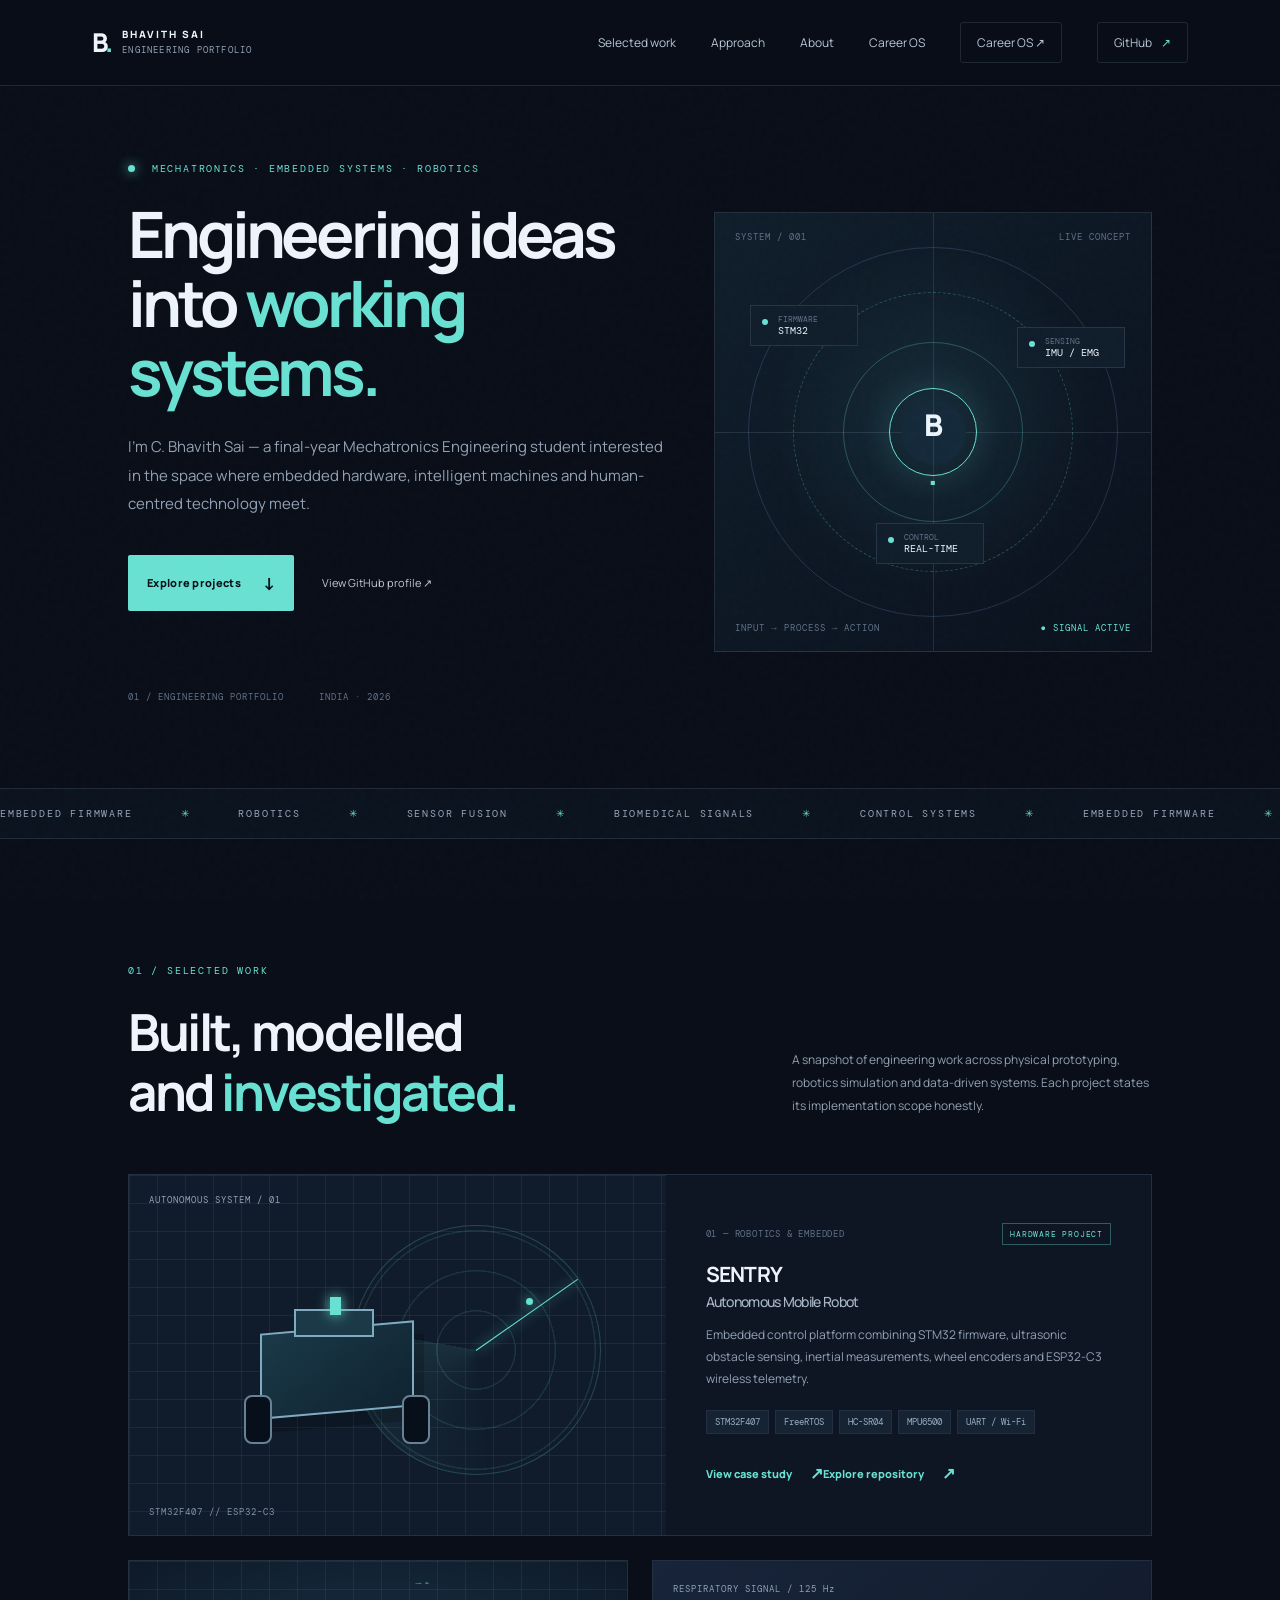
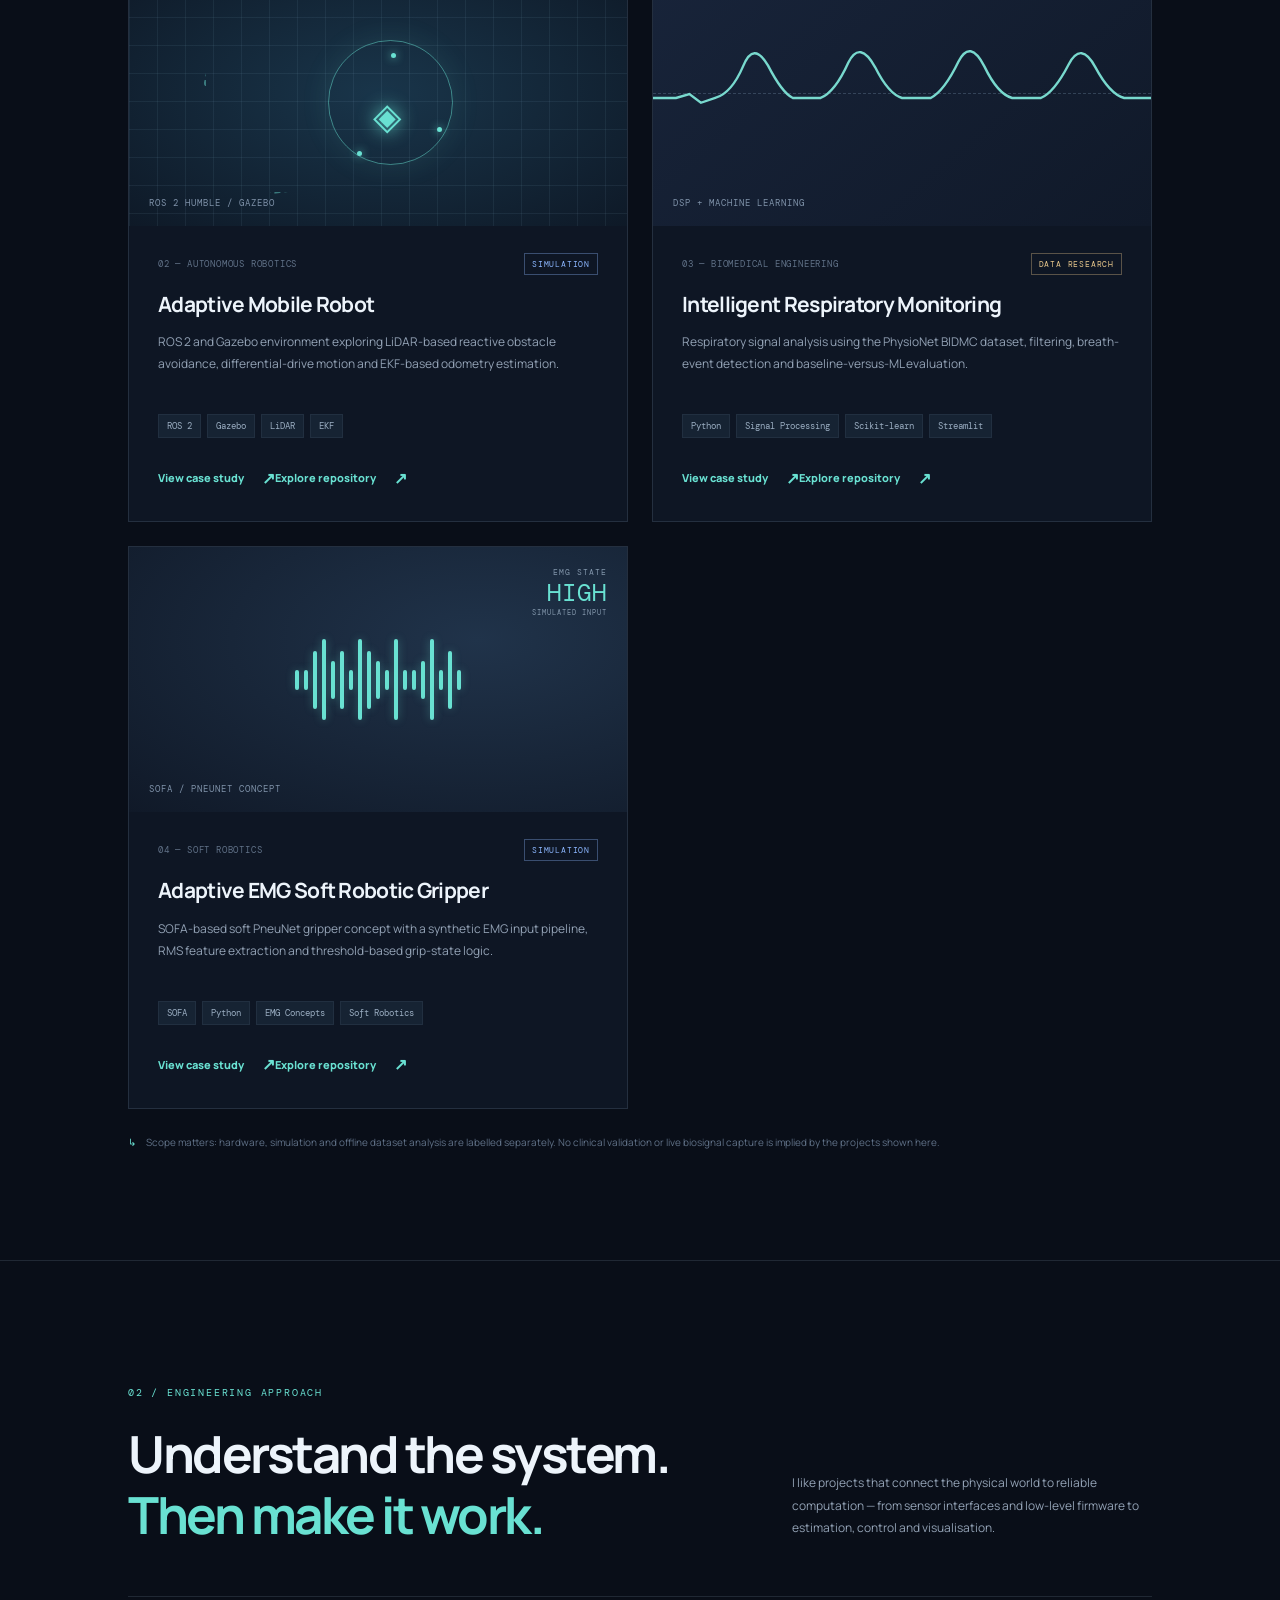
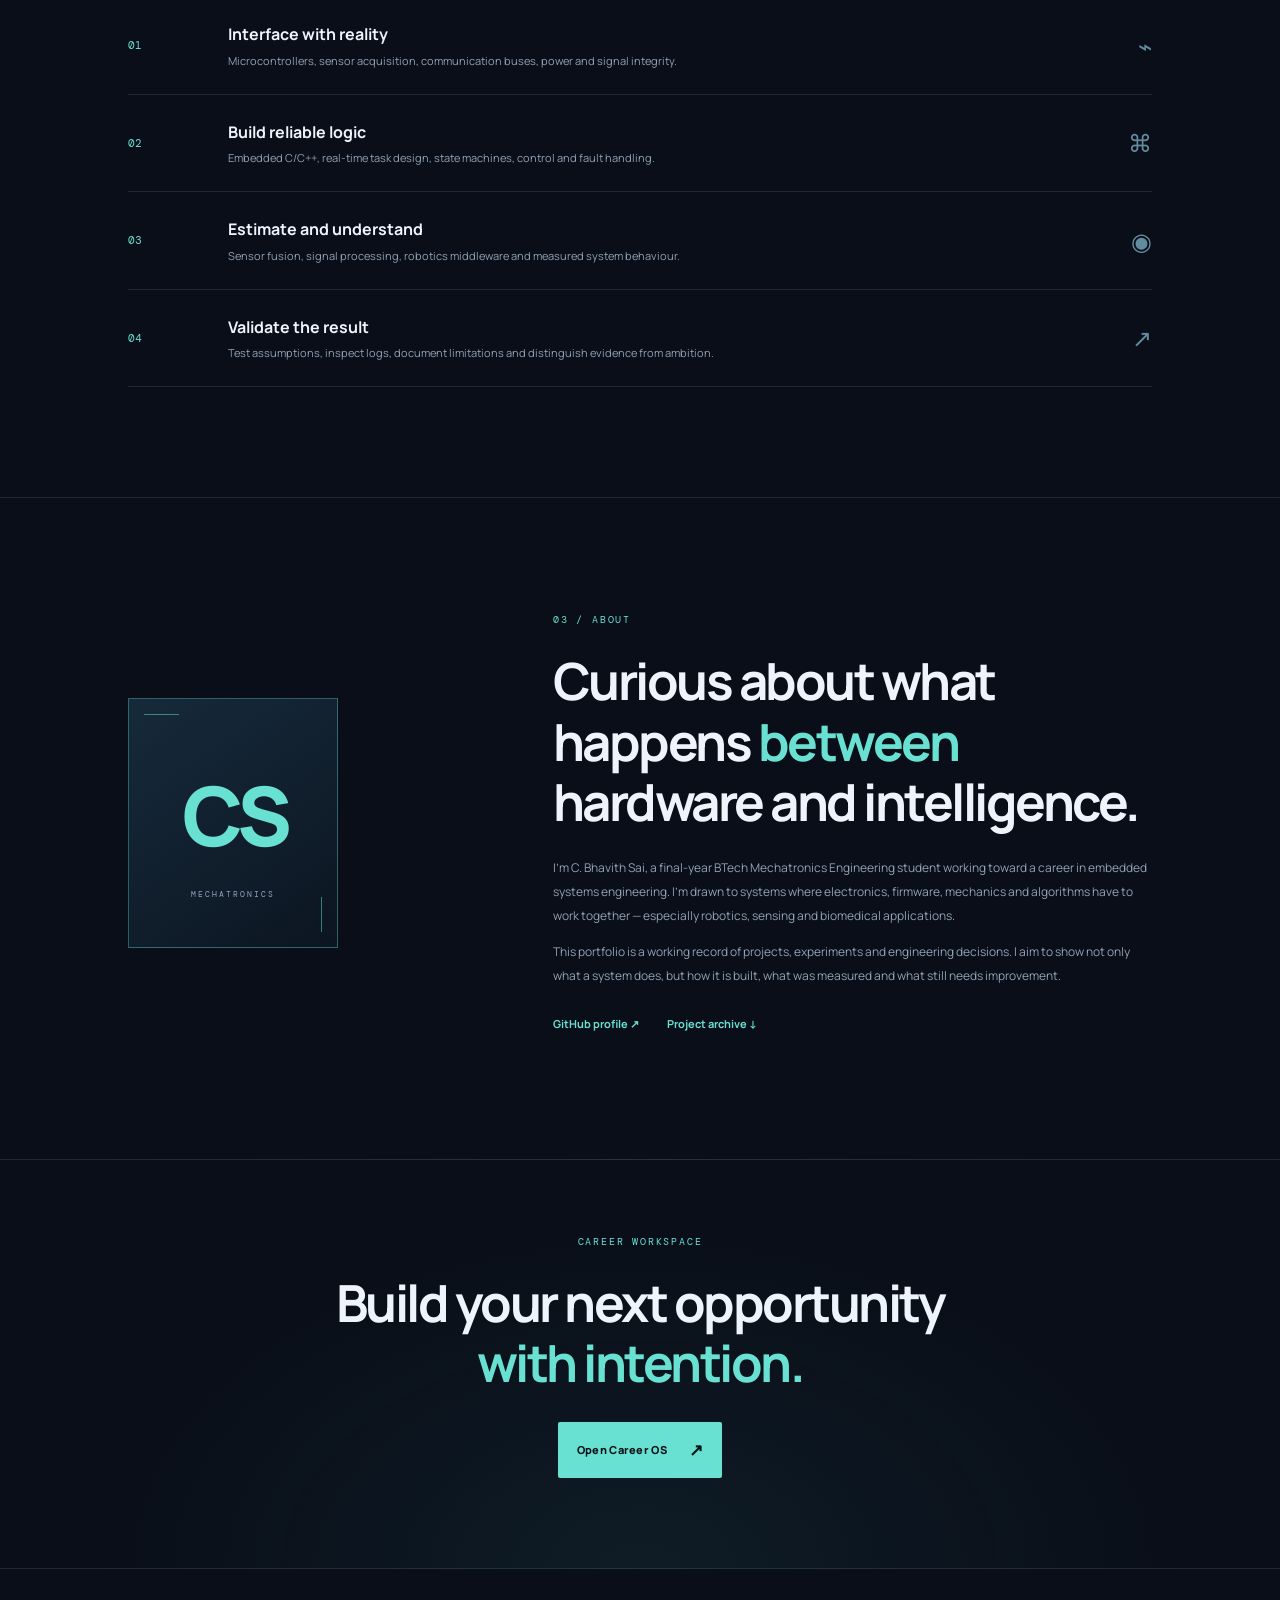
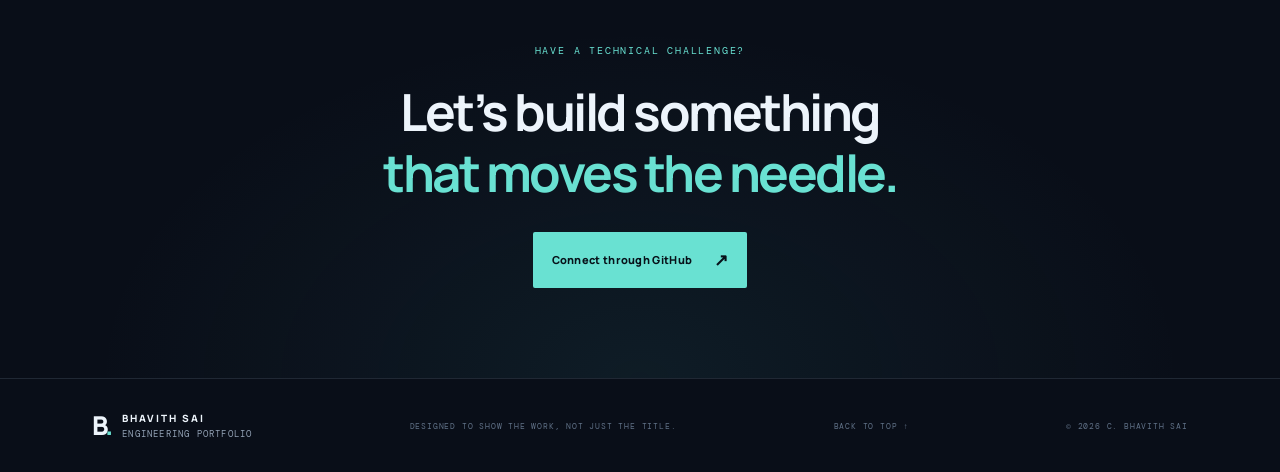
==== commit a235fc01: "Add Career OS navigation to portfolio" ====
--- a/index.html
+++ b/index.html
@@ -10,6 +10,7 @@
   <link rel="preconnect" href="https://fonts.gstatic.com" crossorigin>
   <link href="https://fonts.googleapis.com/css2?family=DM+Mono:wght@400;500&family=Manrope:wght@400;500;600;700;800&display=swap" rel="stylesheet">
   <link rel="stylesheet" href="assets/css/style.css">
+  <link rel="icon" type="image/svg+xml" href="assets/favicon.svg">
 </head>
 <body>
   <div class="grain" aria-hidden="true"></div>
@@ -17,8 +18,8 @@
     <a class="brand" href="#top" aria-label="Bhavith Sai home"><span class="brand-mark">B<span>.</span></span><span class="brand-name">BHAVITH SAI<small>ENGINEERING PORTFOLIO</small></span></a>
     <button class="menu-toggle" aria-label="Toggle navigation" aria-expanded="false"><span></span><span></span></button>
     <nav class="nav" aria-label="Main navigation">
-      <a href="#work">Selected work</a><a href="#approach">Approach</a><a href="#about">About</a>
-      <a class="nav-cta" href="https://github.com/challabhavithsai0123-cell" target="_blank" rel="noreferrer">GitHub <span>↗</span></a>
+      <a href="#work">Selected work</a><a href="#approach">Approach</a><a href="#about">About</a><a href="career/index.html">Career OS</a>
+      <a class="nav-cta" href="career/index.html">Career OS ↗</a><a class="nav-cta" href="https://github.com/challabhavithsai0123-cell" target="_blank" rel="noreferrer">GitHub <span>↗</span></a>
     </nav>
   </header>
 
@@ -85,7 +86,7 @@
       <div class="about-copy"><p class="eyebrow">03 / ABOUT</p><h2>Curious about what<br>happens <em>between</em><br>hardware and intelligence.</h2><p>I’m C. Bhavith Sai, a final-year BTech Mechatronics Engineering student working toward a career in embedded systems engineering. I’m drawn to systems where electronics, firmware, mechanics and algorithms have to work together — especially robotics, sensing and biomedical applications.</p><p>This portfolio is a working record of projects, experiments and engineering decisions. I aim to show not only what a system does, but how it is built, what was measured and what still needs improvement.</p><div class="about-links"><a href="https://github.com/challabhavithsai0123-cell" target="_blank" rel="noreferrer">GitHub profile ↗</a><a href="#work">Project archive ↓</a></div></div>
     </section>
     
-    <section class="closing section-wrap"><p class="eyebrow">HAVE A TECHNICAL CHALLENGE?</p><h2>Let’s build something<br><em>that moves the needle.</em></h2><a class="button button-primary" href="https://github.com/challabhavithsai0123-cell" target="_blank" rel="noreferrer">Connect through GitHub <span>↗</span></a></section>
+    <section class="closing section-wrap"><p class="eyebrow">CAREER WORKSPACE</p><h2>Build your next opportunity<br><em>with intention.</em></h2><a class="button button-primary" href="career/index.html">Open Career OS <span>↗</span></a></section><section class="closing section-wrap"><p class="eyebrow">HAVE A TECHNICAL CHALLENGE?</p><h2>Let’s build something<br><em>that moves the needle.</em></h2><a class="button button-primary" href="https://github.com/challabhavithsai0123-cell" target="_blank" rel="noreferrer">Connect through GitHub <span>↗</span></a></section>
   </main>
 
   <footer class="footer"><a class="brand" href="#top"><span class="brand-mark">B<span>.</span></span><span class="brand-name">BHAVITH SAI<small>ENGINEERING PORTFOLIO</small></span></a><span>DESIGNED TO SHOW THE WORK, NOT JUST THE TITLE.</span><a href="#top">BACK TO TOP ↑</a><small>© <span id="year">2026</span> C. BHAVITH SAI</small></footer>
